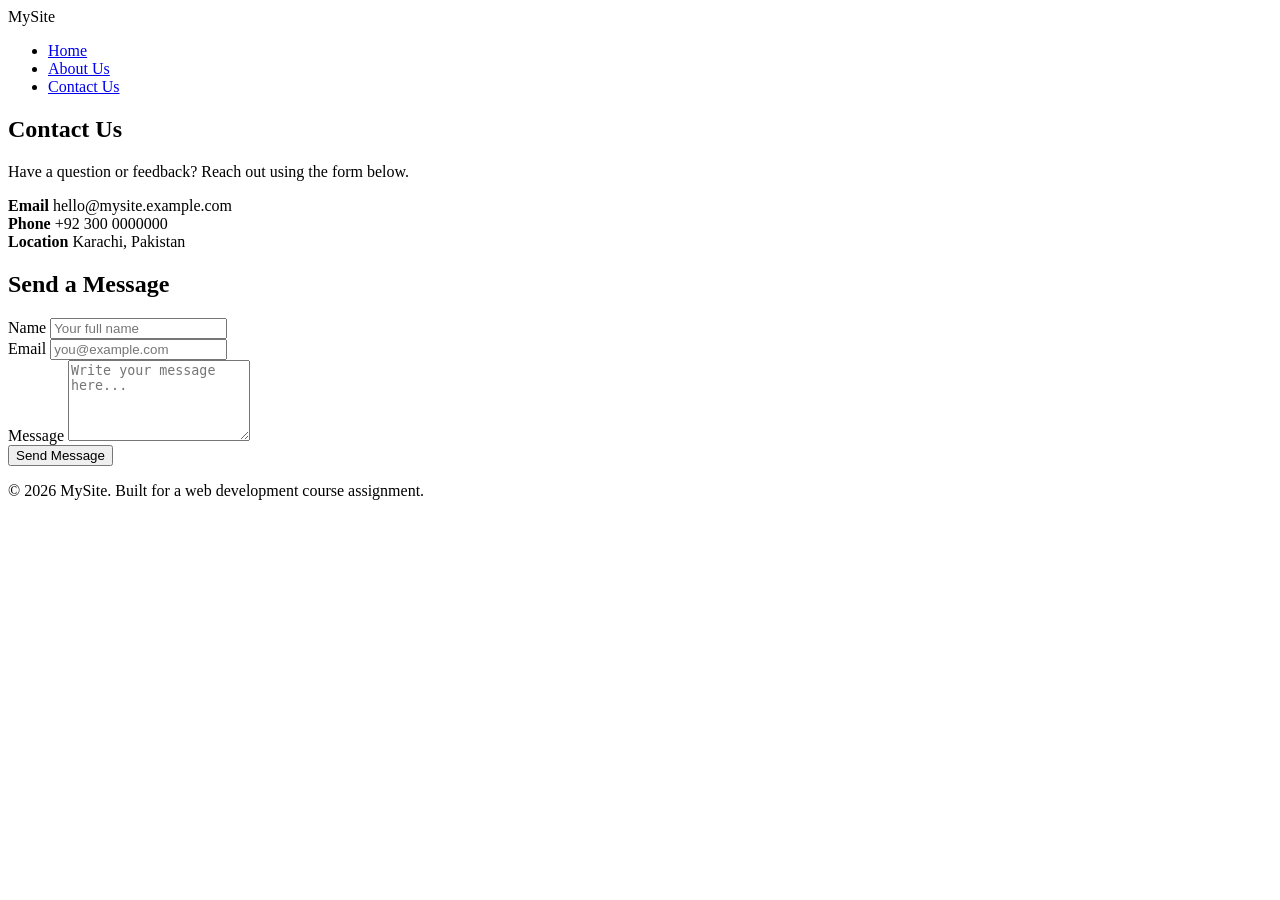
==== contact.html @ b8ac675f "Create contact.html" ====
<!DOCTYPE html>
<html lang="en">
<head>
<meta charset="UTF-8">
<meta name="viewport" content="width=device-width, initial-scale=1.0">
<title>Contact Us | MySite</title>
<link rel="stylesheet" href="style.css">
</head>
<body>

<header>
  <div class="logo">MySite</div>
  <nav>
    <ul>
      <li><a href="index.html">Home</a></li>
      <li><a href="about.html">About Us</a></li>
      <li><a href="contact.html" class="active">Contact Us</a></li>
    </ul>
  </nav>
</header>

<main>
  <section class="hero">
    <h1>Contact Us</h1>
    <p>Have a question or feedback? Reach out using the form below.</p>
  </section>

  <section class="contact-info">
    <div class="info-item">
      <strong>Email</strong>
      <span>hello@mysite.example.com</span>
    </div>
    <div class="info-item">
      <strong>Phone</strong>
      <span>+92 300 0000000</span>
    </div>
    <div class="info-item">
      <strong>Location</strong>
      <span>Karachi, Pakistan</span>
    </div>
  </section>

  <section>
    <h2>Send a Message</h2>
    <form id="contact-form">
      <div>
        <label for="name">Name</label>
        <input type="text" id="name" name="name" placeholder="Your full name" required>
      </div>
      <div>
        <label for="email">Email</label>
        <input type="email" id="email" name="email" placeholder="you@example.com" required>
      </div>
      <div>
        <label for="message">Message</label>
        <textarea id="message" name="message" rows="5" placeholder="Write your message here..." required></textarea>
      </div>
      <button type="submit">Send Message</button>
      <p id="form-status"></p>
    </form>
  </section>
</main>

<footer>
  &copy; 2026 MySite. Built for a web development course assignment.
</footer>

<script>
  const form = document.getElementById('contact-form');
  const status = document.getElementById('form-status');

  form.addEventListener('submit', function (e) {
    e.preventDefault();
    const name = document.getElementById('name').value.trim();

    // This is a static demo form (no backend), so we just confirm on-page.
    status.textContent = `Thanks, ${name}! Your message has been noted (demo form — not actually sent).`;
    status.style.color = '#1b4332';
    form.reset();
  });
</script>

</body>
</html>
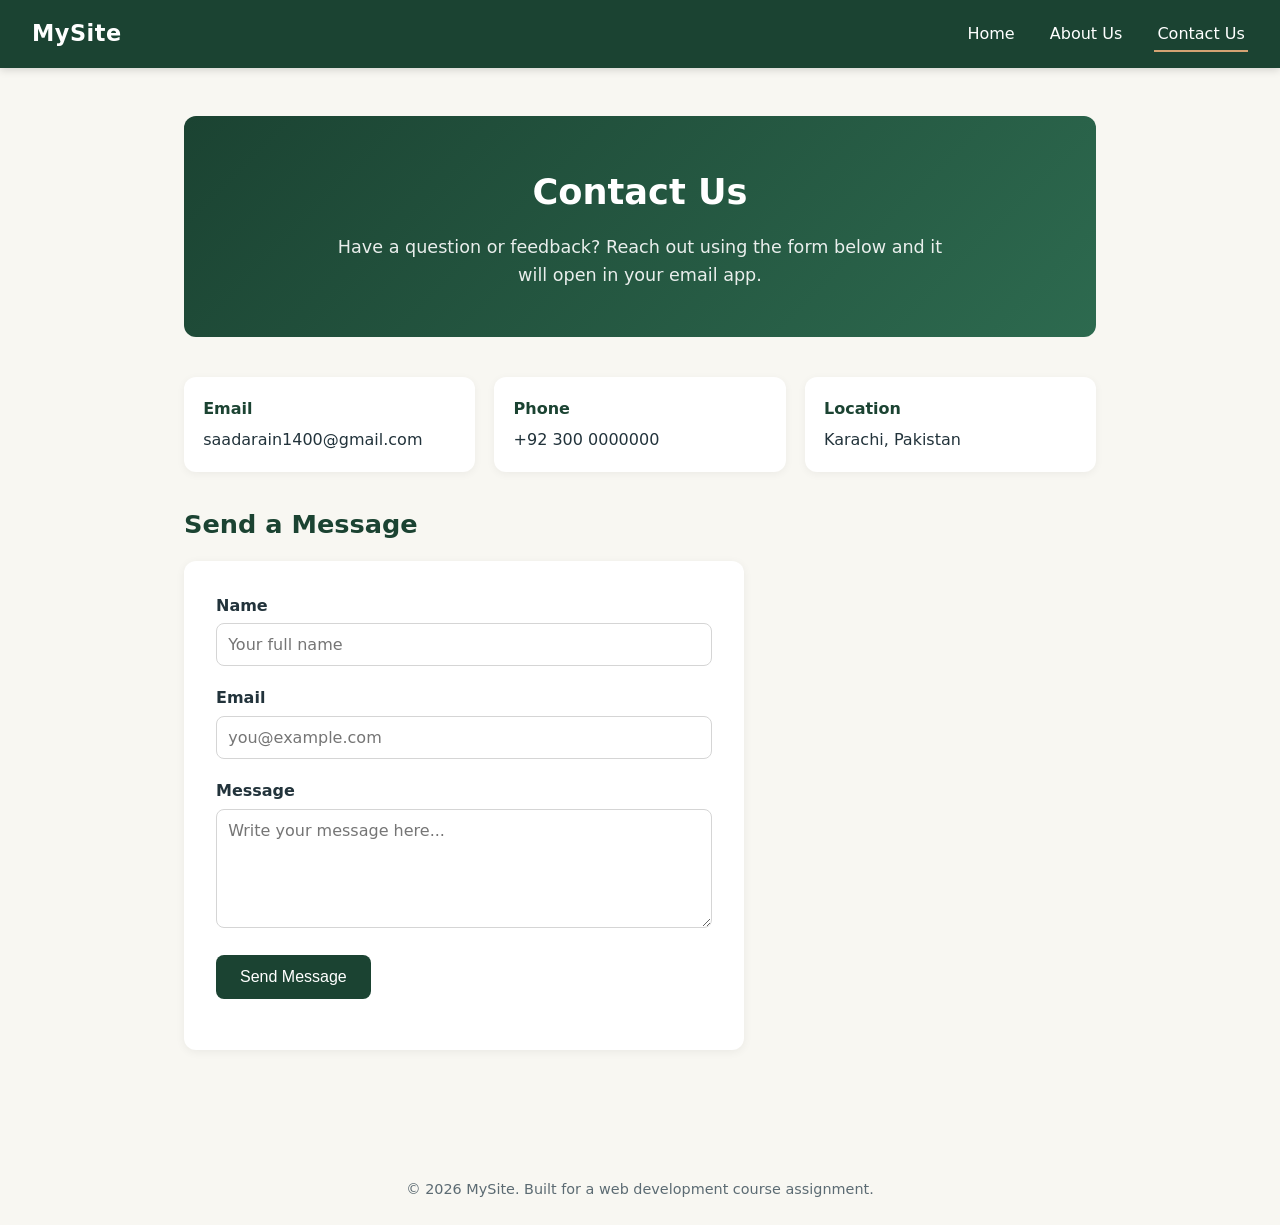
==== commit 352300dd: "Update contact.html" ====
--- a/contact.html
+++ b/contact.html
@@ -22,13 +22,13 @@
 <main>
   <section class="hero">
     <h1>Contact Us</h1>
-    <p>Have a question or feedback? Reach out using the form below.</p>
+    <p>Have a question or feedback? Reach out using the form below and it will open in your email app.</p>
   </section>
 
   <section class="contact-info">
     <div class="info-item">
       <strong>Email</strong>
-      <span>hello@mysite.example.com</span>
+      <span>saadarain1400@gmail.com</span>
     </div>
     <div class="info-item">
       <strong>Phone</strong>
@@ -68,15 +68,25 @@
 <script>
   const form = document.getElementById('contact-form');
   const status = document.getElementById('form-status');
+  const CONTACT_EMAIL = 'saadarain1400@gmail.com';
 
   form.addEventListener('submit', function (e) {
     e.preventDefault();
+
     const name = document.getElementById('name').value.trim();
+    const email = document.getElementById('email').value.trim();
+    const message = document.getElementById('message').value.trim();
 
-    // This is a static demo form (no backend), so we just confirm on-page.
-    status.textContent = `Thanks, ${name}! Your message has been noted (demo form — not actually sent).`;
+    const subject = encodeURIComponent(`New message from ${name} via MySite`);
+    const body = encodeURIComponent(
+      `Name: ${name}\nEmail: ${email}\n\nMessage:\n${message}`
+    );
+
+    // Opens the user's default email app with a pre-filled message
+    window.location.href = `mailto:${CONTACT_EMAIL}?subject=${subject}&body=${body}`;
+
+    status.textContent = 'Opening your email app to send this message...';
     status.style.color = '#1b4332';
-    form.reset();
   });
 </script>
 
--- a/style.css
+++ b/style.css
@@ -0,0 +1,219 @@
+:root {
+  --primary: #1b4332;
+  --primary-light: #2d6a4f;
+  --accent: #d4a373;
+  --bg: #f8f7f2;
+  --text: #22333b;
+  --muted: #5c6b73;
+  --white: #ffffff;
+  --radius: 12px;
+}
+
+* { box-sizing: border-box; margin: 0; padding: 0; }
+
+body {
+  font-family: 'Segoe UI', system-ui, -apple-system, sans-serif;
+  background: var(--bg);
+  color: var(--text);
+  line-height: 1.6;
+}
+
+header {
+  background: var(--primary);
+  color: var(--white);
+  padding: 1rem 2rem;
+  display: flex;
+  align-items: center;
+  justify-content: space-between;
+  flex-wrap: wrap;
+  position: sticky;
+  top: 0;
+  z-index: 10;
+  box-shadow: 0 2px 8px rgba(0,0,0,0.15);
+}
+
+.logo {
+  font-size: 1.4rem;
+  font-weight: 700;
+  letter-spacing: 0.5px;
+}
+
+nav ul {
+  list-style: none;
+  display: flex;
+  gap: 1.8rem;
+}
+
+nav a {
+  color: var(--white);
+  text-decoration: none;
+  font-weight: 500;
+  padding: 0.4rem 0.2rem;
+  border-bottom: 2px solid transparent;
+  transition: border-color 0.2s ease, opacity 0.2s ease;
+}
+
+nav a:hover,
+nav a.active {
+  border-bottom: 2px solid var(--accent);
+}
+
+main {
+  max-width: 960px;
+  margin: 0 auto;
+  padding: 3rem 1.5rem 4rem;
+}
+
+.hero {
+  text-align: center;
+  padding: 3rem 1.5rem;
+  background: linear-gradient(135deg, var(--primary) 0%, var(--primary-light) 100%);
+  color: var(--white);
+  border-radius: var(--radius);
+  margin-bottom: 2.5rem;
+}
+
+.hero h1 {
+  font-size: 2.2rem;
+  margin-bottom: 0.8rem;
+}
+
+.hero p {
+  font-size: 1.1rem;
+  opacity: 0.9;
+  max-width: 620px;
+  margin: 0 auto;
+}
+
+h2 {
+  color: var(--primary);
+  margin-bottom: 1rem;
+  font-size: 1.6rem;
+}
+
+.card-grid {
+  display: grid;
+  grid-template-columns: repeat(auto-fit, minmax(240px, 1fr));
+  gap: 1.5rem;
+  margin-top: 2rem;
+}
+
+.card {
+  background: var(--white);
+  padding: 1.5rem;
+  border-radius: var(--radius);
+  box-shadow: 0 2px 10px rgba(0,0,0,0.06);
+  border-top: 4px solid var(--accent);
+}
+
+.card h3 {
+  color: var(--primary);
+  margin-bottom: 0.5rem;
+}
+
+section {
+  margin-bottom: 2.5rem;
+}
+
+.team-member {
+  display: flex;
+  gap: 1rem;
+  align-items: flex-start;
+  background: var(--white);
+  padding: 1.2rem;
+  border-radius: var(--radius);
+  margin-bottom: 1rem;
+  box-shadow: 0 2px 8px rgba(0,0,0,0.05);
+}
+
+.avatar {
+  width: 56px;
+  height: 56px;
+  border-radius: 50%;
+  background: var(--accent);
+  color: var(--white);
+  display: flex;
+  align-items: center;
+  justify-content: center;
+  font-weight: 700;
+  font-size: 1.2rem;
+  flex-shrink: 0;
+}
+
+form {
+  background: var(--white);
+  padding: 2rem;
+  border-radius: var(--radius);
+  box-shadow: 0 2px 10px rgba(0,0,0,0.06);
+  display: flex;
+  flex-direction: column;
+  gap: 1.2rem;
+  max-width: 560px;
+}
+
+label {
+  font-weight: 600;
+  margin-bottom: 0.3rem;
+  display: block;
+}
+
+input, textarea {
+  width: 100%;
+  padding: 0.7rem;
+  border: 1px solid #d5d5d5;
+  border-radius: 8px;
+  font-family: inherit;
+  font-size: 1rem;
+}
+
+input:focus, textarea:focus {
+  outline: none;
+  border-color: var(--primary-light);
+}
+
+button {
+  background: var(--primary);
+  color: var(--white);
+  border: none;
+  padding: 0.8rem 1.5rem;
+  border-radius: 8px;
+  font-size: 1rem;
+  cursor: pointer;
+  align-self: flex-start;
+  transition: background 0.2s ease;
+}
+
+button:hover {
+  background: var(--primary-light);
+}
+
+.contact-info {
+  display: grid;
+  grid-template-columns: repeat(auto-fit, minmax(200px, 1fr));
+  gap: 1.2rem;
+  margin-bottom: 2rem;
+}
+
+.info-item {
+  background: var(--white);
+  padding: 1.2rem;
+  border-radius: var(--radius);
+  box-shadow: 0 2px 8px rgba(0,0,0,0.05);
+}
+
+.info-item strong {
+  color: var(--primary);
+  display: block;
+  margin-bottom: 0.3rem;
+}
+
+footer {
+  text-align: center;
+  padding: 1.5rem;
+  color: var(--muted);
+  font-size: 0.9rem;
+}
+
+#form-status {
+  font-weight: 600;
+}
